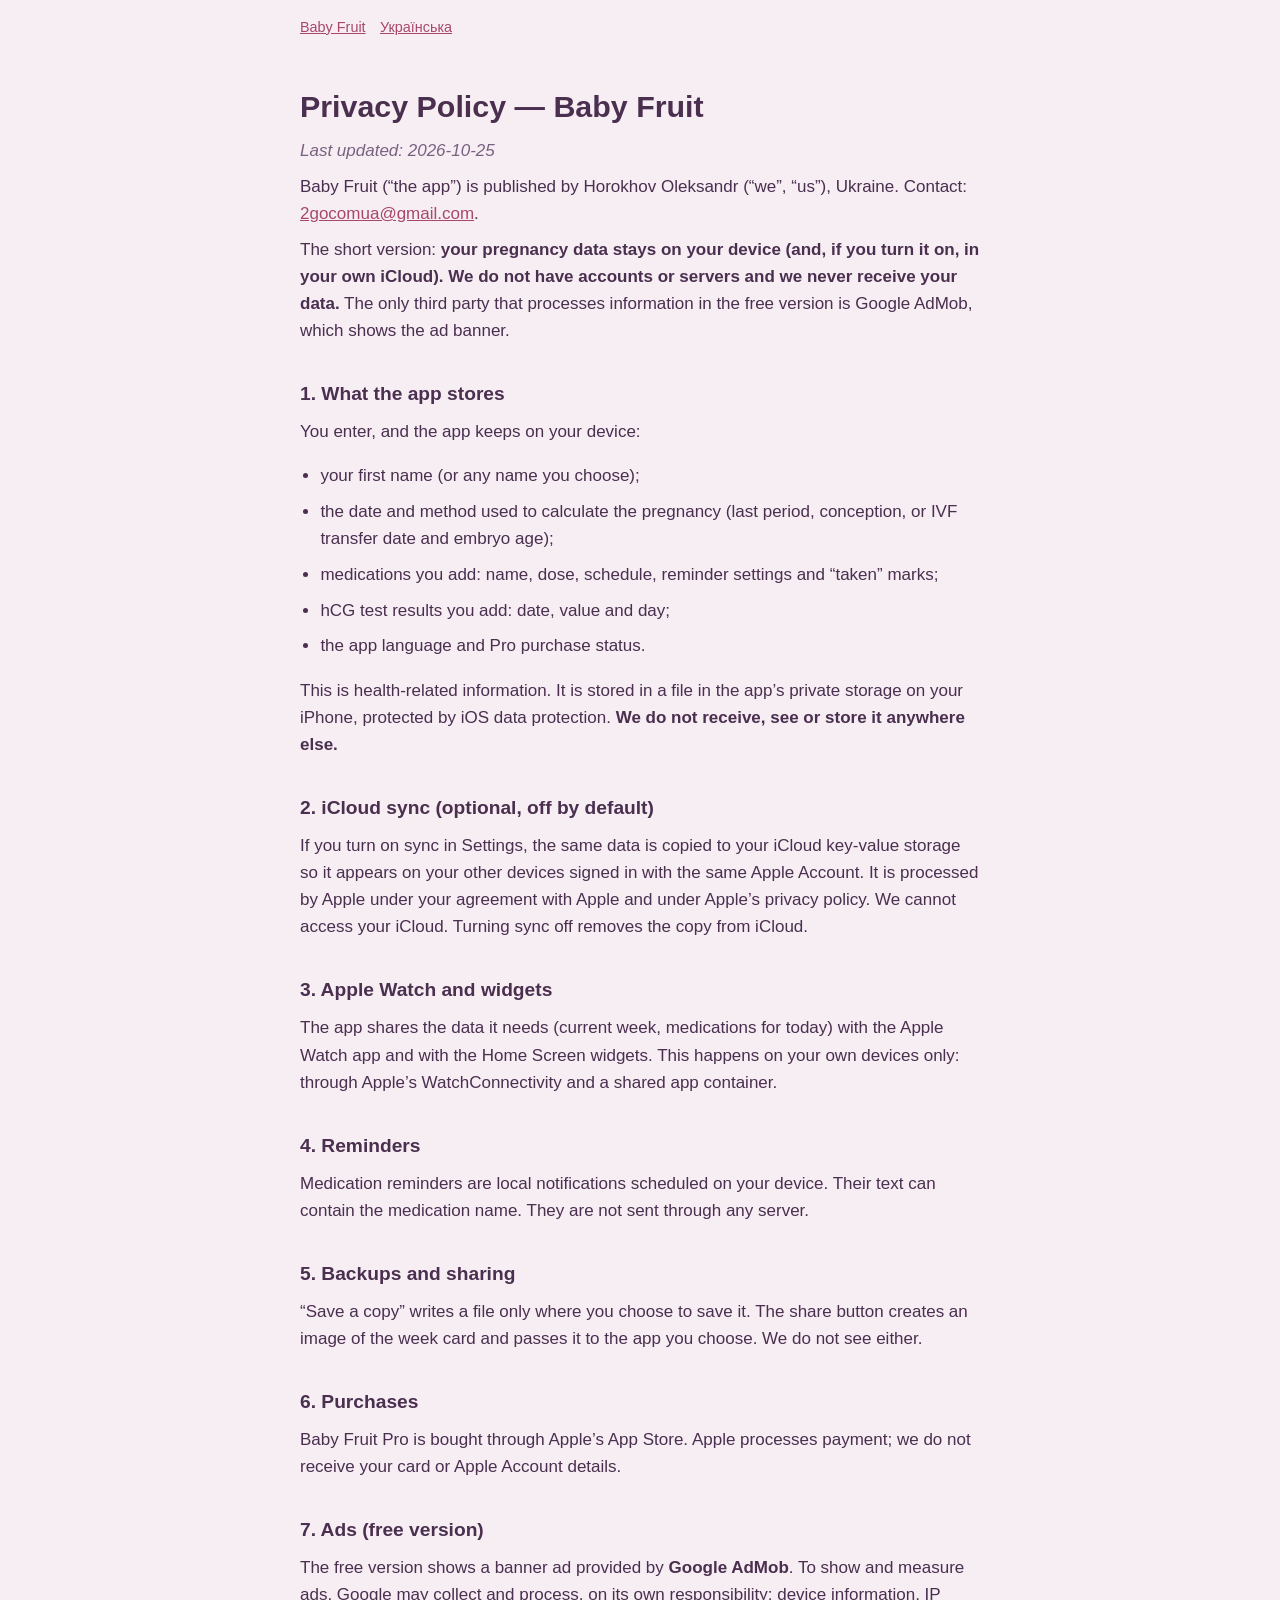
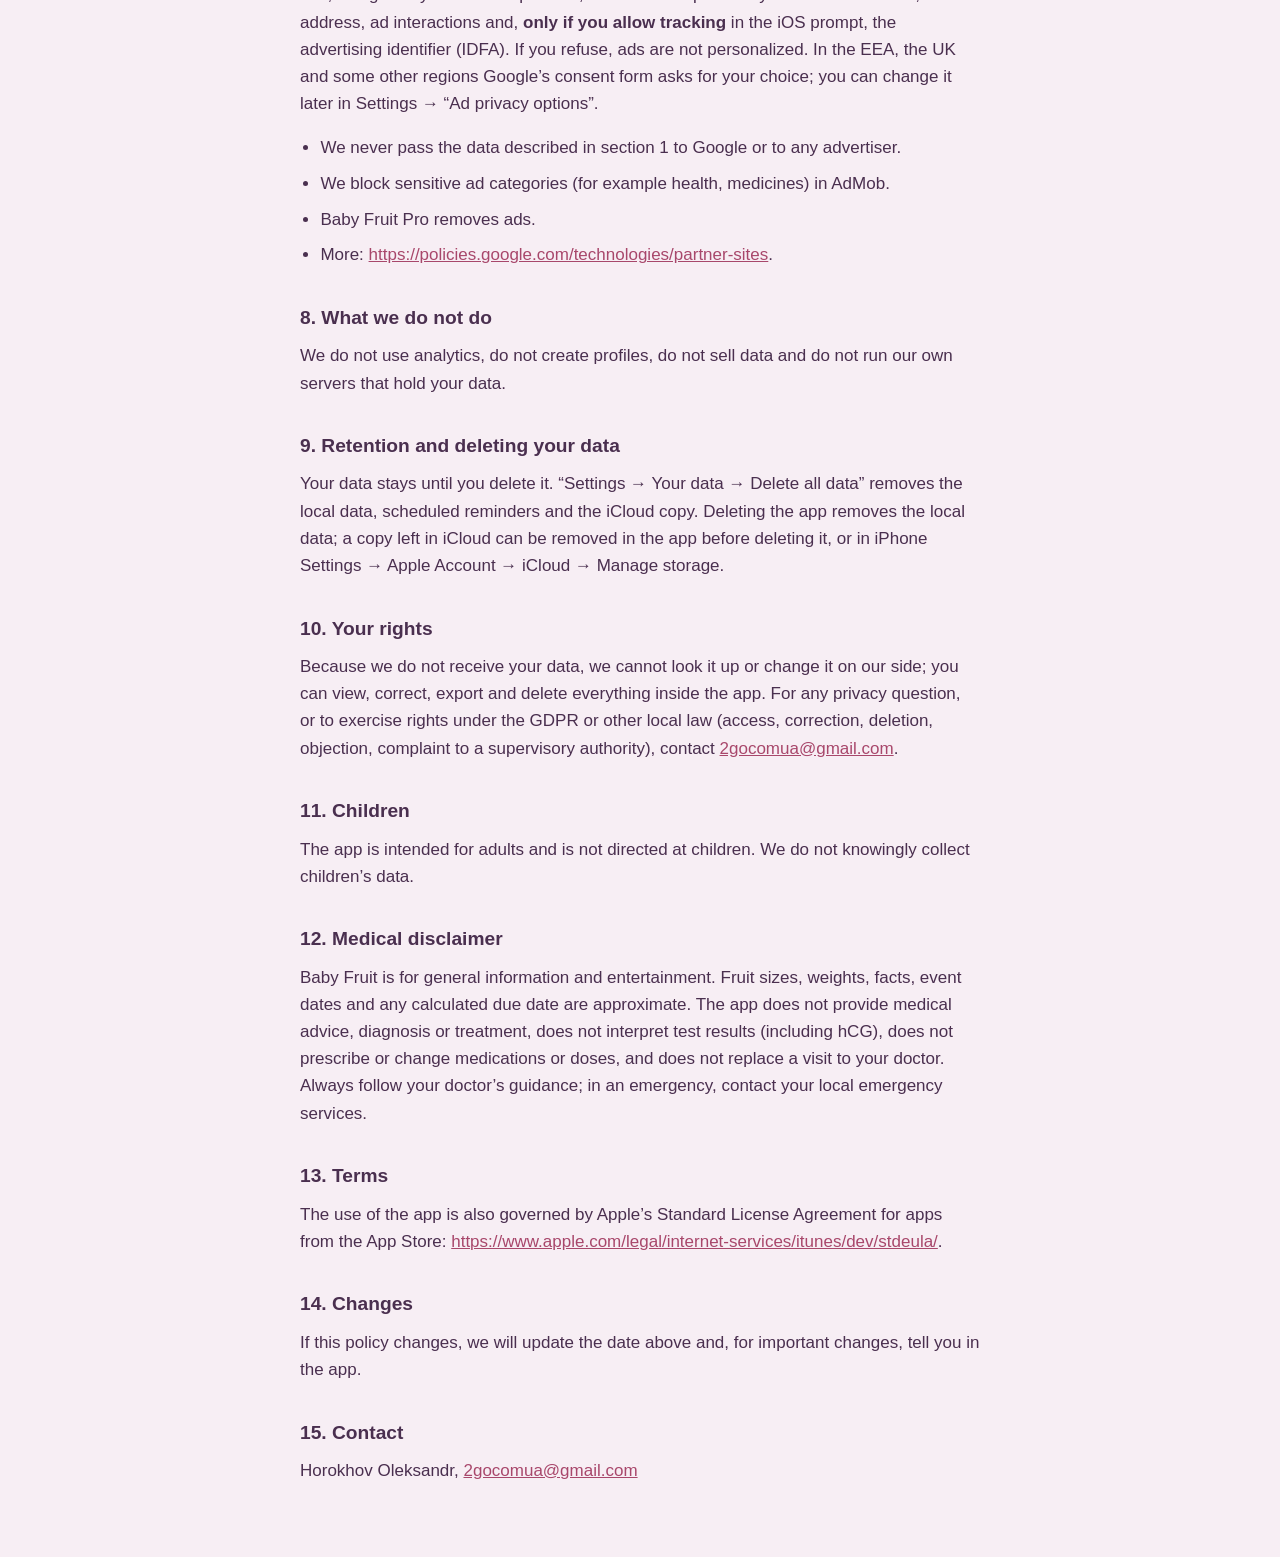
==== legal/privacy/en/index.html @ d78fed62 "Add privacy policy pages (en, uk) Co-Authored-By: Claude Sonnet 5.5 <noreply@anthropic.com> Claude-S" ====
<!doctype html>
<html lang="en">
<head>
<meta charset="utf-8">
<meta name="viewport" content="width=device-width, initial-scale=1">
<title>Privacy Policy — Baby Fruit</title>
<link rel="stylesheet" href="../../style.css">
</head>
<body>
<nav><a href="../../">Baby Fruit</a><a href="../../privacy/uk/">Українська</a></nav>
<main>
<h1>Privacy Policy — Baby Fruit</h1>
<p><em>Last updated: 2026-10-25</em></p>
<p>Baby Fruit (“the app”) is published by Horokhov Oleksandr (“we”, “us”), Ukraine. Contact: <a href="mailto:2gocomua@gmail.com">2gocomua@gmail.com</a>.</p>
<p>The short version: <strong>your pregnancy data stays on your device (and, if you turn it on, in your own iCloud). We do not have accounts or servers and we never receive your data.</strong> The only third party that processes information in the free version is Google AdMob, which shows the ad banner.</p>
<h2>1. What the app stores</h2>
<p>You enter, and the app keeps on your device:</p>
<ul><li>your first name (or any name you choose);</li><li>the date and method used to calculate the pregnancy (last period, conception, or IVF transfer date and embryo age);</li><li>medications you add: name, dose, schedule, reminder settings and “taken” marks;</li><li>hCG test results you add: date, value and day;</li><li>the app language and Pro purchase status.</li></ul>
<p>This is health-related information. It is stored in a file in the app’s private storage on your iPhone, protected by iOS data protection. <strong>We do not receive, see or store it anywhere else.</strong></p>
<h2>2. iCloud sync (optional, off by default)</h2>
<p>If you turn on sync in Settings, the same data is copied to your iCloud key-value storage so it appears on your other devices signed in with the same Apple Account. It is processed by Apple under your agreement with Apple and under Apple’s privacy policy. We cannot access your iCloud. Turning sync off removes the copy from iCloud.</p>
<h2>3. Apple Watch and widgets</h2>
<p>The app shares the data it needs (current week, medications for today) with the Apple Watch app and with the Home Screen widgets. This happens on your own devices only: through Apple’s WatchConnectivity and a shared app container.</p>
<h2>4. Reminders</h2>
<p>Medication reminders are local notifications scheduled on your device. Their text can contain the medication name. They are not sent through any server.</p>
<h2>5. Backups and sharing</h2>
<p>“Save a copy” writes a file only where you choose to save it. The share button creates an image of the week card and passes it to the app you choose. We do not see either.</p>
<h2>6. Purchases</h2>
<p>Baby Fruit Pro is bought through Apple’s App Store. Apple processes payment; we do not receive your card or Apple Account details.</p>
<h2>7. Ads (free version)</h2>
<p>The free version shows a banner ad provided by <strong>Google AdMob</strong>. To show and measure ads, Google may collect and process, on its own responsibility: device information, IP address, ad interactions and, <strong>only if you allow tracking</strong> in the iOS prompt, the advertising identifier (IDFA). If you refuse, ads are not personalized. In the EEA, the UK and some other regions Google’s consent form asks for your choice; you can change it later in Settings → “Ad privacy options”.</p>
<ul><li>We never pass the data described in section 1 to Google or to any advertiser.</li><li>We block sensitive ad categories (for example health, medicines) in AdMob.</li><li>Baby Fruit Pro removes ads.</li><li>More: <a href="https://policies.google.com/technologies/partner-sites">https://policies.google.com/technologies/partner-sites</a>.</li></ul>
<h2>8. What we do not do</h2>
<p>We do not use analytics, do not create profiles, do not sell data and do not run our own servers that hold your data.</p>
<h2>9. Retention and deleting your data</h2>
<p>Your data stays until you delete it. “Settings → Your data → Delete all data” removes the local data, scheduled reminders and the iCloud copy. Deleting the app removes the local data; a copy left in iCloud can be removed in the app before deleting it, or in iPhone Settings → Apple Account → iCloud → Manage storage.</p>
<h2>10. Your rights</h2>
<p>Because we do not receive your data, we cannot look it up or change it on our side; you can view, correct, export and delete everything inside the app. For any privacy question, or to exercise rights under the GDPR or other local law (access, correction, deletion, objection, complaint to a supervisory authority), contact <a href="mailto:2gocomua@gmail.com">2gocomua@gmail.com</a>.</p>
<h2>11. Children</h2>
<p>The app is intended for adults and is not directed at children. We do not knowingly collect children’s data.</p>
<h2>12. Medical disclaimer</h2>
<p>Baby Fruit is for general information and entertainment. Fruit sizes, weights, facts, event dates and any calculated due date are approximate. The app does not provide medical advice, diagnosis or treatment, does not interpret test results (including hCG), does not prescribe or change medications or doses, and does not replace a visit to your doctor. Always follow your doctor’s guidance; in an emergency, contact your local emergency services.</p>
<h2>13. Terms</h2>
<p>The use of the app is also governed by Apple’s Standard License Agreement for apps from the App Store: <a href="https://www.apple.com/legal/internet-services/itunes/dev/stdeula/">https://www.apple.com/legal/internet-services/itunes/dev/stdeula/</a>.</p>
<h2>14. Changes</h2>
<p>If this policy changes, we will update the date above and, for important changes, tell you in the app.</p>
<h2>15. Contact</h2>
<p>Horokhov Oleksandr, <a href="mailto:2gocomua@gmail.com">2gocomua@gmail.com</a></p>
</main>
</body>
</html>
---- legal/style.css ----
:root{--bg:#f7eef4;--card:#fff;--text:#4a2f4f;--soft:#7a6180;--accent:#a8476b;--line:#e4d4de}
@media (prefers-color-scheme:dark){:root{--bg:#1e1722;--card:#2a2030;--text:#f1e6f0;--soft:#bfaec2;--accent:#f0a3c0;--line:#43344a}}
*{box-sizing:border-box}
body{margin:0;background:var(--bg);color:var(--text);font:17px/1.6 -apple-system,BlinkMacSystemFont,"Segoe UI",Roboto,sans-serif}
main{max-width:720px;margin:0 auto;padding:32px 20px 64px}
h1{font-size:1.9rem;line-height:1.25;margin:0 0 .4em}
h2{font-size:1.2rem;margin:1.8em 0 .4em}
p,li{margin:.5em 0}
a{color:var(--accent)}
nav,footer{max-width:720px;margin:0 auto;padding:16px 20px;color:var(--soft);font-size:.9rem}
nav a{margin-right:1em}
em{color:var(--soft)}
ul{padding-left:1.2em}
.cards{display:grid;gap:12px;margin-top:24px}
.card{display:block;background:var(--card);border:1px solid var(--line);border-radius:14px;padding:16px 18px;text-decoration:none;color:var(--text)}
.card small{display:block;color:var(--soft)}
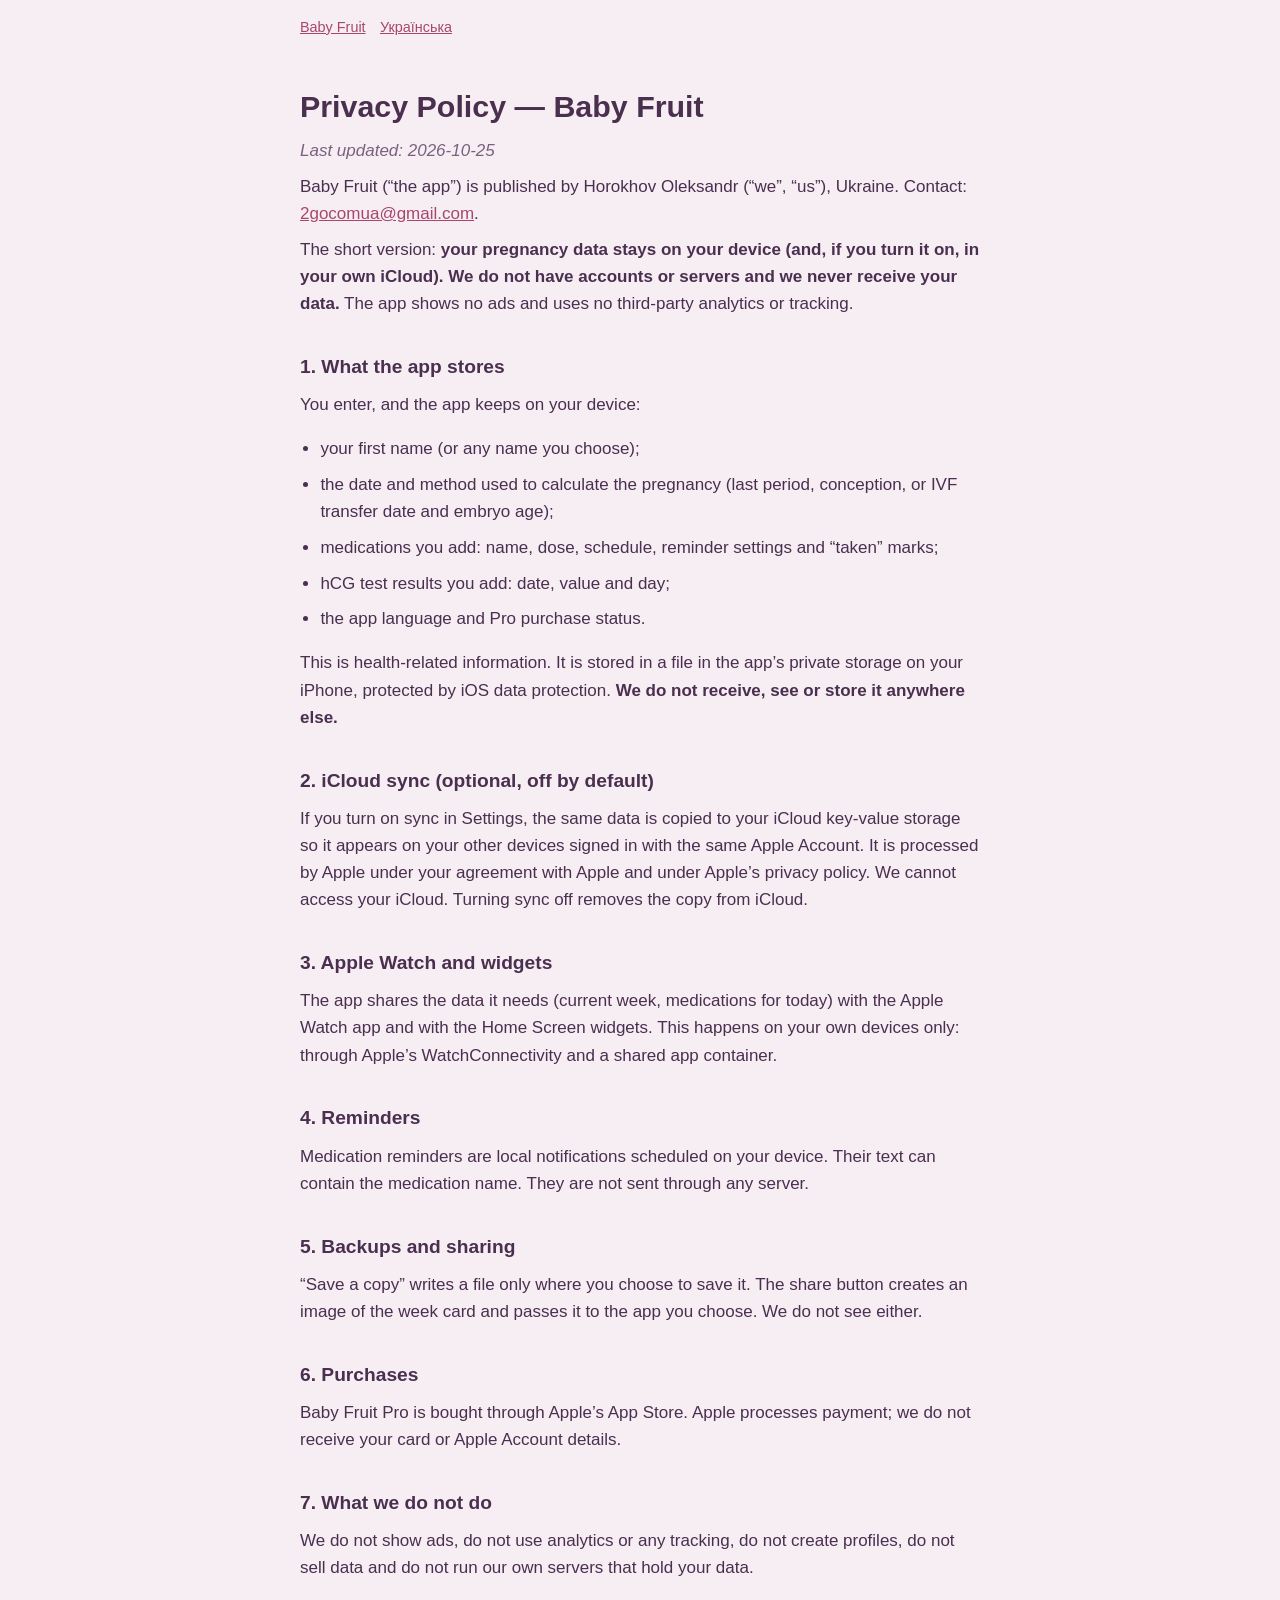
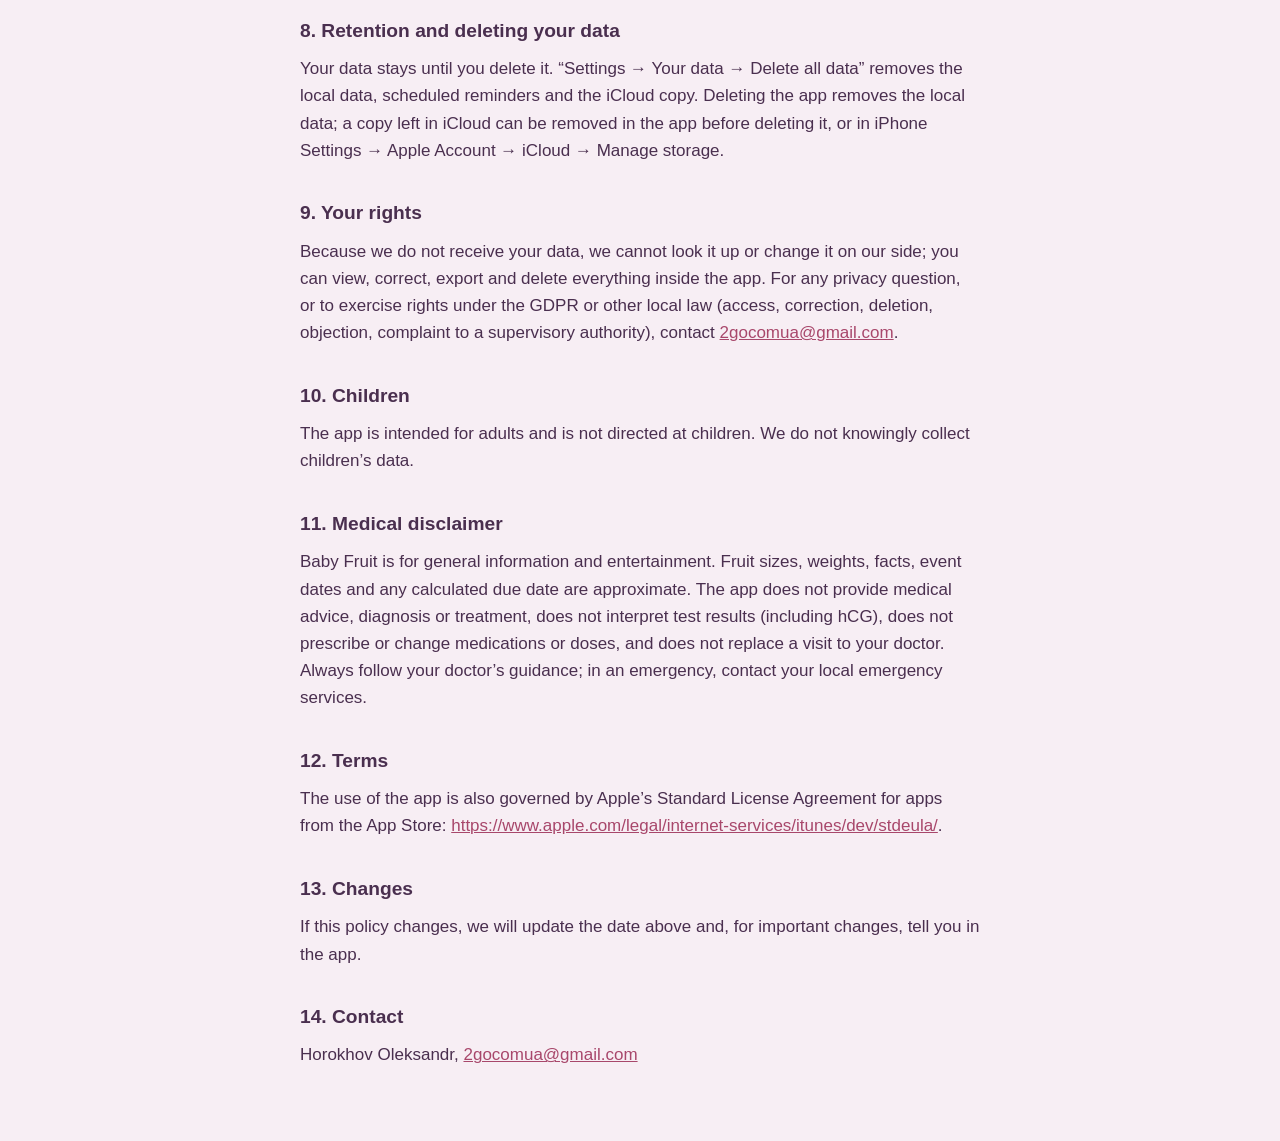
==== commit 04d6bc33: "Privacy policy: the app shows no ads Co-Authored-By: Claude Sonnet 5.5 <noreply@anthropic.com> Claud" ====
--- a/legal/privacy/en/index.html
+++ b/legal/privacy/en/index.html
@@ -12,7 +12,7 @@
 <h1>Privacy Policy — Baby Fruit</h1>
 <p><em>Last updated: 2026-10-25</em></p>
 <p>Baby Fruit (“the app”) is published by Horokhov Oleksandr (“we”, “us”), Ukraine. Contact: <a href="mailto:2gocomua@gmail.com">2gocomua@gmail.com</a>.</p>
-<p>The short version: <strong>your pregnancy data stays on your device (and, if you turn it on, in your own iCloud). We do not have accounts or servers and we never receive your data.</strong> The only third party that processes information in the free version is Google AdMob, which shows the ad banner.</p>
+<p>The short version: <strong>your pregnancy data stays on your device (and, if you turn it on, in your own iCloud). We do not have accounts or servers and we never receive your data.</strong> The app shows no ads and uses no third-party analytics or tracking.</p>
 <h2>1. What the app stores</h2>
 <p>You enter, and the app keeps on your device:</p>
 <ul><li>your first name (or any name you choose);</li><li>the date and method used to calculate the pregnancy (last period, conception, or IVF transfer date and embryo age);</li><li>medications you add: name, dose, schedule, reminder settings and “taken” marks;</li><li>hCG test results you add: date, value and day;</li><li>the app language and Pro purchase status.</li></ul>
@@ -27,24 +27,21 @@
 <p>“Save a copy” writes a file only where you choose to save it. The share button creates an image of the week card and passes it to the app you choose. We do not see either.</p>
 <h2>6. Purchases</h2>
 <p>Baby Fruit Pro is bought through Apple’s App Store. Apple processes payment; we do not receive your card or Apple Account details.</p>
-<h2>7. Ads (free version)</h2>
-<p>The free version shows a banner ad provided by <strong>Google AdMob</strong>. To show and measure ads, Google may collect and process, on its own responsibility: device information, IP address, ad interactions and, <strong>only if you allow tracking</strong> in the iOS prompt, the advertising identifier (IDFA). If you refuse, ads are not personalized. In the EEA, the UK and some other regions Google’s consent form asks for your choice; you can change it later in Settings → “Ad privacy options”.</p>
-<ul><li>We never pass the data described in section 1 to Google or to any advertiser.</li><li>We block sensitive ad categories (for example health, medicines) in AdMob.</li><li>Baby Fruit Pro removes ads.</li><li>More: <a href="https://policies.google.com/technologies/partner-sites">https://policies.google.com/technologies/partner-sites</a>.</li></ul>
-<h2>8. What we do not do</h2>
-<p>We do not use analytics, do not create profiles, do not sell data and do not run our own servers that hold your data.</p>
-<h2>9. Retention and deleting your data</h2>
+<h2>7. What we do not do</h2>
+<p>We do not show ads, do not use analytics or any tracking, do not create profiles, do not sell data and do not run our own servers that hold your data.</p>
+<h2>8. Retention and deleting your data</h2>
 <p>Your data stays until you delete it. “Settings → Your data → Delete all data” removes the local data, scheduled reminders and the iCloud copy. Deleting the app removes the local data; a copy left in iCloud can be removed in the app before deleting it, or in iPhone Settings → Apple Account → iCloud → Manage storage.</p>
-<h2>10. Your rights</h2>
+<h2>9. Your rights</h2>
 <p>Because we do not receive your data, we cannot look it up or change it on our side; you can view, correct, export and delete everything inside the app. For any privacy question, or to exercise rights under the GDPR or other local law (access, correction, deletion, objection, complaint to a supervisory authority), contact <a href="mailto:2gocomua@gmail.com">2gocomua@gmail.com</a>.</p>
-<h2>11. Children</h2>
+<h2>10. Children</h2>
 <p>The app is intended for adults and is not directed at children. We do not knowingly collect children’s data.</p>
-<h2>12. Medical disclaimer</h2>
+<h2>11. Medical disclaimer</h2>
 <p>Baby Fruit is for general information and entertainment. Fruit sizes, weights, facts, event dates and any calculated due date are approximate. The app does not provide medical advice, diagnosis or treatment, does not interpret test results (including hCG), does not prescribe or change medications or doses, and does not replace a visit to your doctor. Always follow your doctor’s guidance; in an emergency, contact your local emergency services.</p>
-<h2>13. Terms</h2>
+<h2>12. Terms</h2>
 <p>The use of the app is also governed by Apple’s Standard License Agreement for apps from the App Store: <a href="https://www.apple.com/legal/internet-services/itunes/dev/stdeula/">https://www.apple.com/legal/internet-services/itunes/dev/stdeula/</a>.</p>
-<h2>14. Changes</h2>
+<h2>13. Changes</h2>
 <p>If this policy changes, we will update the date above and, for important changes, tell you in the app.</p>
-<h2>15. Contact</h2>
+<h2>14. Contact</h2>
 <p>Horokhov Oleksandr, <a href="mailto:2gocomua@gmail.com">2gocomua@gmail.com</a></p>
 </main>
 </body>
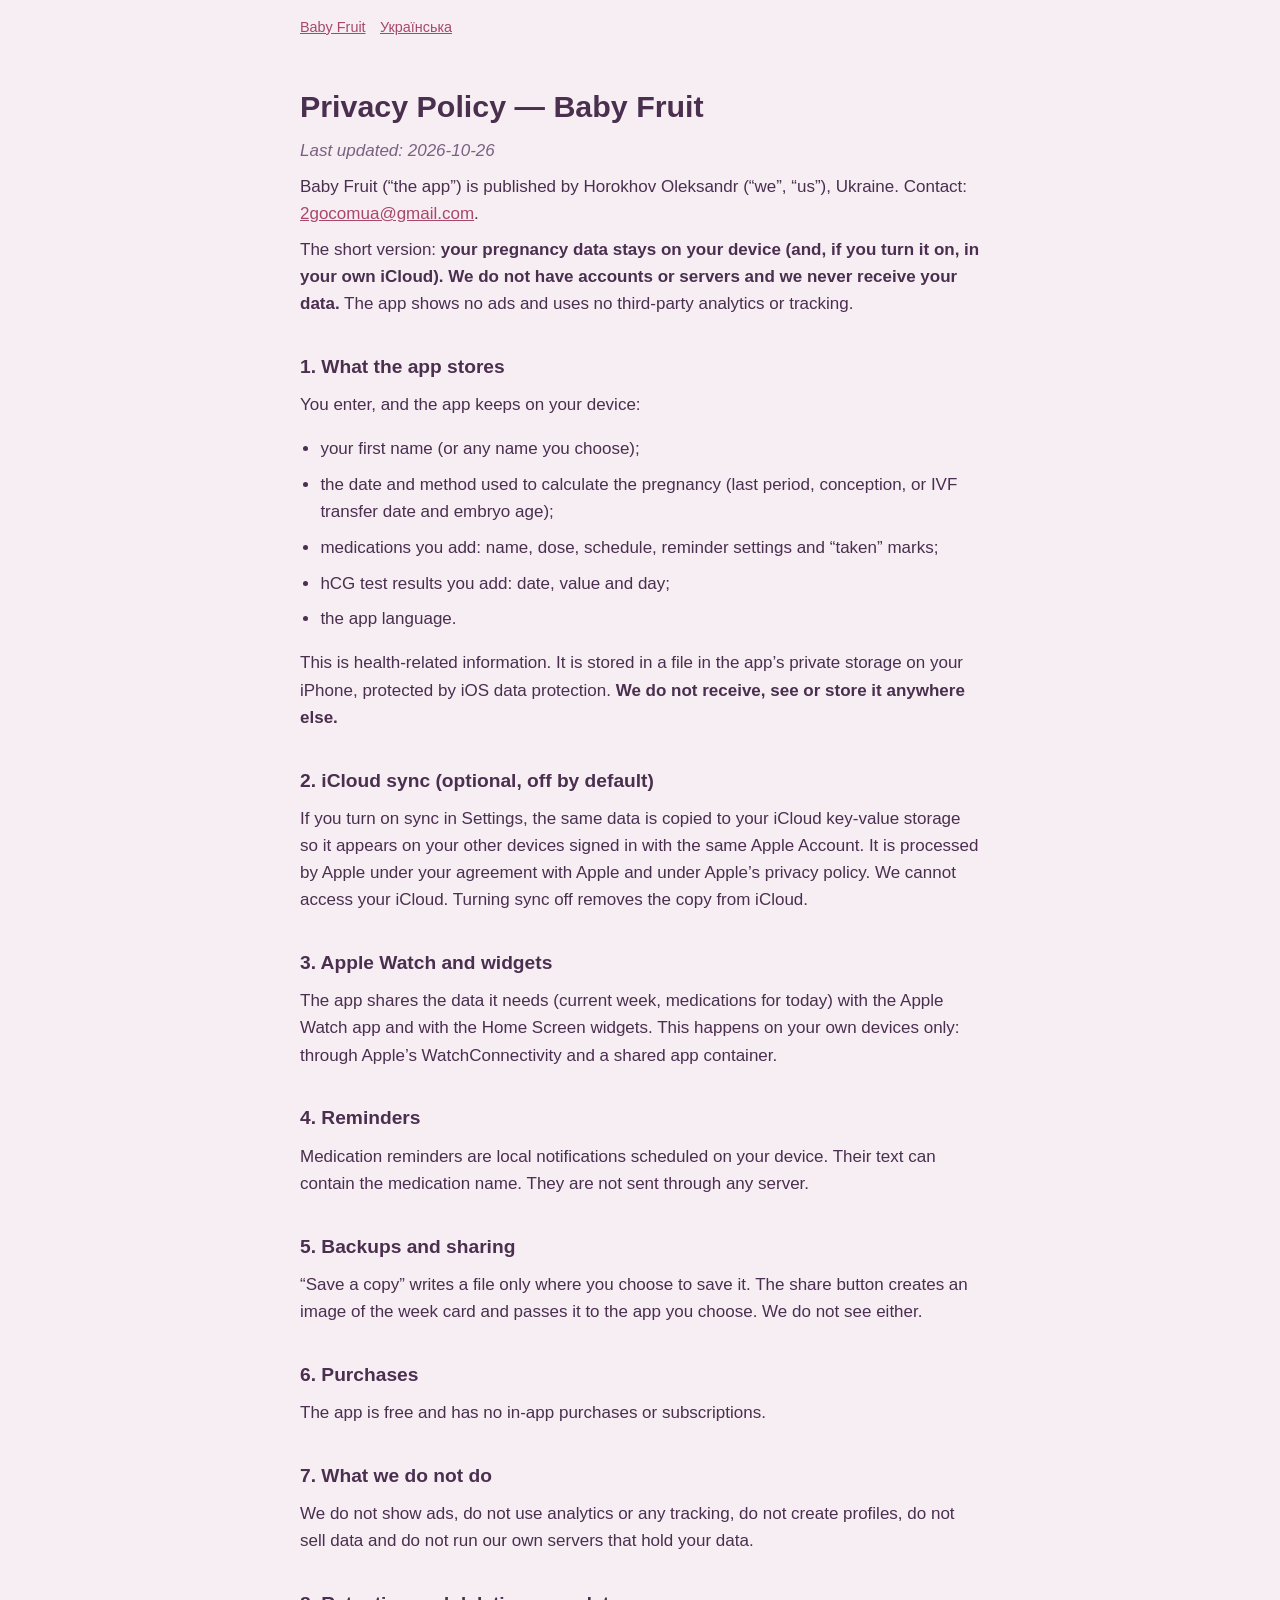
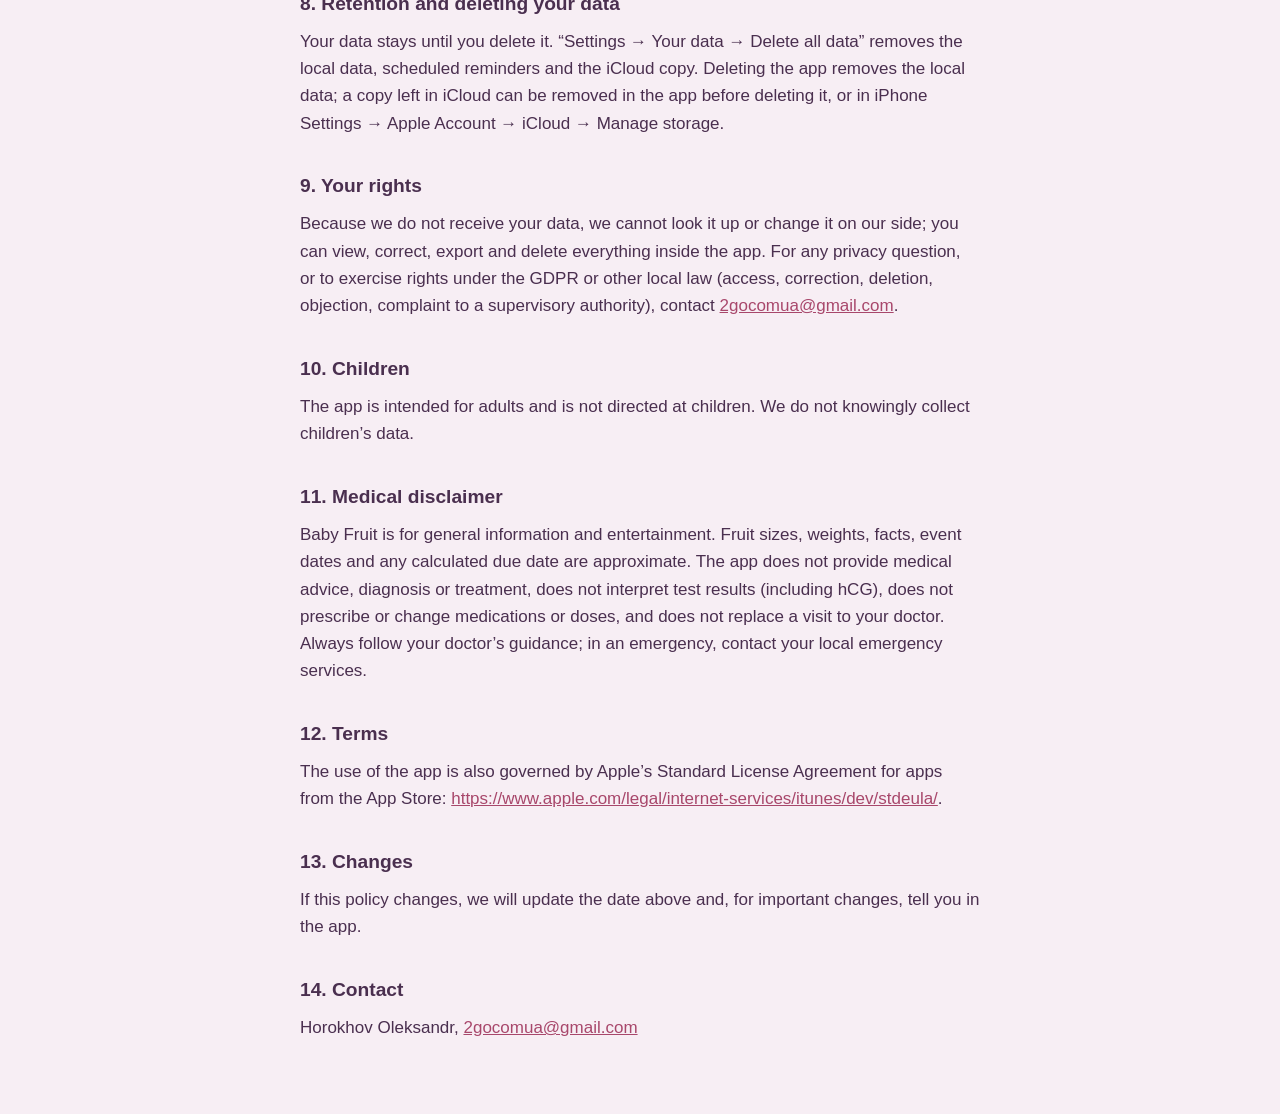
==== commit 69613052: "privacy: app is free, no purchases" ====
--- a/legal/privacy/en/index.html
+++ b/legal/privacy/en/index.html
@@ -10,12 +10,12 @@
 <nav><a href="../../">Baby Fruit</a><a href="../../privacy/uk/">Українська</a></nav>
 <main>
 <h1>Privacy Policy — Baby Fruit</h1>
-<p><em>Last updated: 2026-10-25</em></p>
+<p><em>Last updated: 2026-10-26</em></p>
 <p>Baby Fruit (“the app”) is published by Horokhov Oleksandr (“we”, “us”), Ukraine. Contact: <a href="mailto:2gocomua@gmail.com">2gocomua@gmail.com</a>.</p>
 <p>The short version: <strong>your pregnancy data stays on your device (and, if you turn it on, in your own iCloud). We do not have accounts or servers and we never receive your data.</strong> The app shows no ads and uses no third-party analytics or tracking.</p>
 <h2>1. What the app stores</h2>
 <p>You enter, and the app keeps on your device:</p>
-<ul><li>your first name (or any name you choose);</li><li>the date and method used to calculate the pregnancy (last period, conception, or IVF transfer date and embryo age);</li><li>medications you add: name, dose, schedule, reminder settings and “taken” marks;</li><li>hCG test results you add: date, value and day;</li><li>the app language and Pro purchase status.</li></ul>
+<ul><li>your first name (or any name you choose);</li><li>the date and method used to calculate the pregnancy (last period, conception, or IVF transfer date and embryo age);</li><li>medications you add: name, dose, schedule, reminder settings and “taken” marks;</li><li>hCG test results you add: date, value and day;</li><li>the app language.</li></ul>
 <p>This is health-related information. It is stored in a file in the app’s private storage on your iPhone, protected by iOS data protection. <strong>We do not receive, see or store it anywhere else.</strong></p>
 <h2>2. iCloud sync (optional, off by default)</h2>
 <p>If you turn on sync in Settings, the same data is copied to your iCloud key-value storage so it appears on your other devices signed in with the same Apple Account. It is processed by Apple under your agreement with Apple and under Apple’s privacy policy. We cannot access your iCloud. Turning sync off removes the copy from iCloud.</p>
@@ -26,7 +26,7 @@
 <h2>5. Backups and sharing</h2>
 <p>“Save a copy” writes a file only where you choose to save it. The share button creates an image of the week card and passes it to the app you choose. We do not see either.</p>
 <h2>6. Purchases</h2>
-<p>Baby Fruit Pro is bought through Apple’s App Store. Apple processes payment; we do not receive your card or Apple Account details.</p>
+<p>The app is free and has no in-app purchases or subscriptions.</p>
 <h2>7. What we do not do</h2>
 <p>We do not show ads, do not use analytics or any tracking, do not create profiles, do not sell data and do not run our own servers that hold your data.</p>
 <h2>8. Retention and deleting your data</h2>
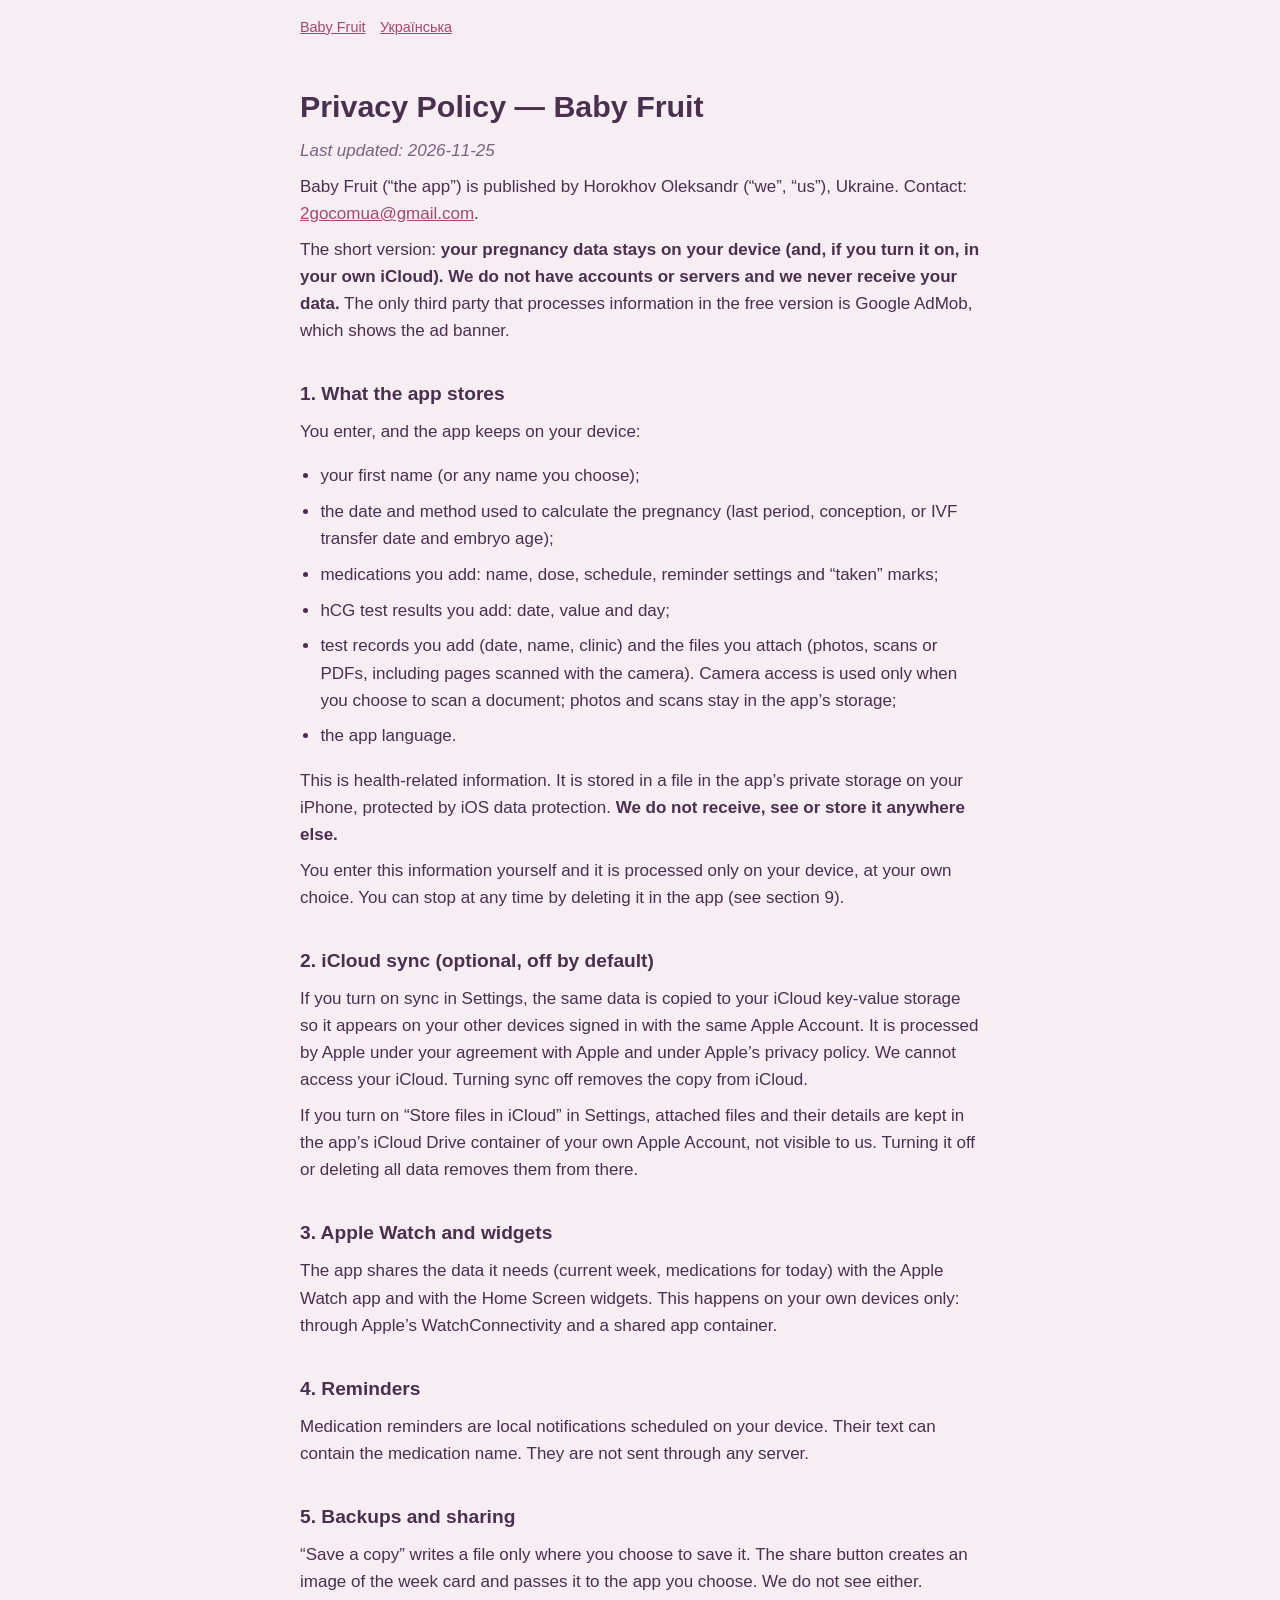
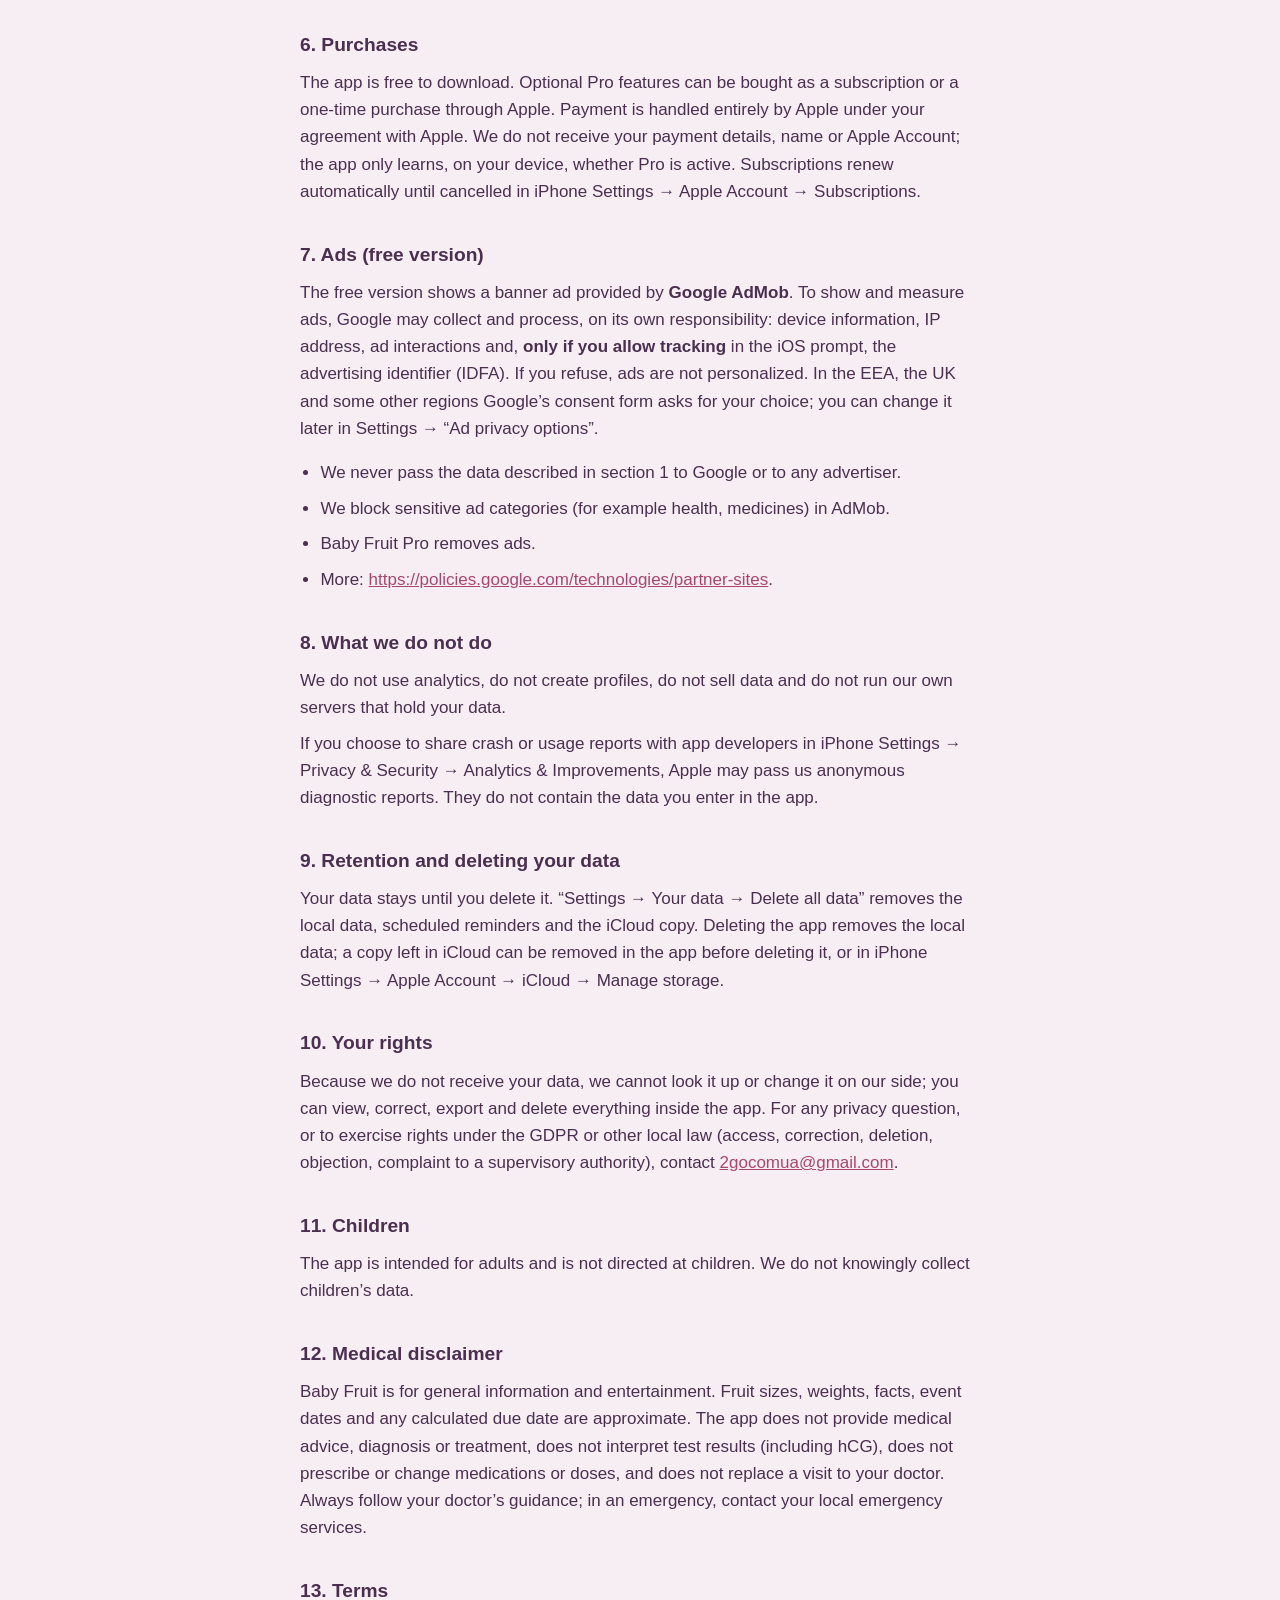
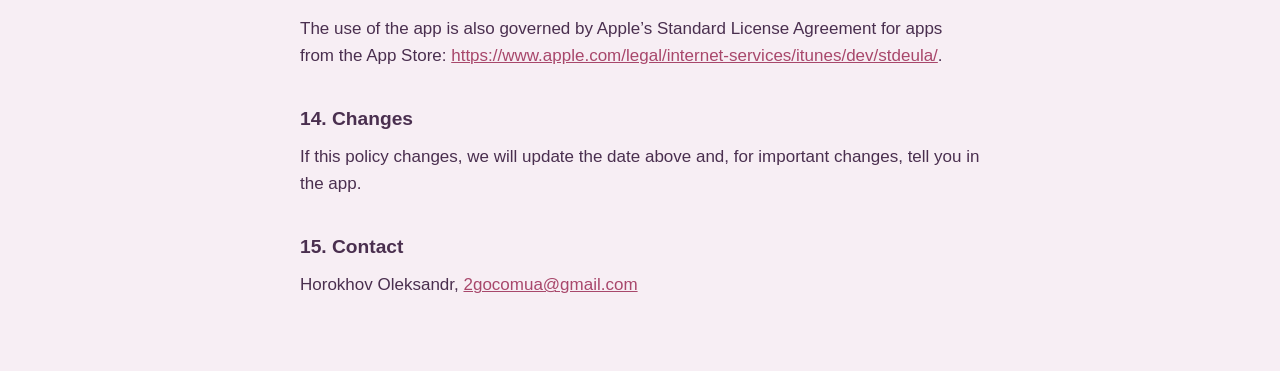
==== commit 9787493b: "legal: privacy policy for 1.1 (ads, Pro purchases, test records, iCloud files) Co-Authored-By: Claud" ====
--- a/legal/privacy/en/index.html
+++ b/legal/privacy/en/index.html
@@ -10,15 +10,17 @@
 <nav><a href="../../">Baby Fruit</a><a href="../../privacy/uk/">Українська</a></nav>
 <main>
 <h1>Privacy Policy — Baby Fruit</h1>
-<p><em>Last updated: 2026-10-26</em></p>
+<p><em>Last updated: 2026-11-25</em></p>
 <p>Baby Fruit (“the app”) is published by Horokhov Oleksandr (“we”, “us”), Ukraine. Contact: <a href="mailto:2gocomua@gmail.com">2gocomua@gmail.com</a>.</p>
-<p>The short version: <strong>your pregnancy data stays on your device (and, if you turn it on, in your own iCloud). We do not have accounts or servers and we never receive your data.</strong> The app shows no ads and uses no third-party analytics or tracking.</p>
+<p>The short version: <strong>your pregnancy data stays on your device (and, if you turn it on, in your own iCloud). We do not have accounts or servers and we never receive your data.</strong> The only third party that processes information in the free version is Google AdMob, which shows the ad banner.</p>
 <h2>1. What the app stores</h2>
 <p>You enter, and the app keeps on your device:</p>
-<ul><li>your first name (or any name you choose);</li><li>the date and method used to calculate the pregnancy (last period, conception, or IVF transfer date and embryo age);</li><li>medications you add: name, dose, schedule, reminder settings and “taken” marks;</li><li>hCG test results you add: date, value and day;</li><li>the app language.</li></ul>
+<ul><li>your first name (or any name you choose);</li><li>the date and method used to calculate the pregnancy (last period, conception, or IVF transfer date and embryo age);</li><li>medications you add: name, dose, schedule, reminder settings and “taken” marks;</li><li>hCG test results you add: date, value and day;</li><li>test records you add (date, name, clinic) and the files you attach (photos, scans or PDFs, including pages scanned with the camera). Camera access is used only when you choose to scan a document; photos and scans stay in the app’s storage;</li><li>the app language.</li></ul>
 <p>This is health-related information. It is stored in a file in the app’s private storage on your iPhone, protected by iOS data protection. <strong>We do not receive, see or store it anywhere else.</strong></p>
+<p>You enter this information yourself and it is processed only on your device, at your own choice. You can stop at any time by deleting it in the app (see section 9).</p>
 <h2>2. iCloud sync (optional, off by default)</h2>
 <p>If you turn on sync in Settings, the same data is copied to your iCloud key-value storage so it appears on your other devices signed in with the same Apple Account. It is processed by Apple under your agreement with Apple and under Apple’s privacy policy. We cannot access your iCloud. Turning sync off removes the copy from iCloud.</p>
+<p>If you turn on “Store files in iCloud” in Settings, attached files and their details are kept in the app’s iCloud Drive container of your own Apple Account, not visible to us. Turning it off or deleting all data removes them from there.</p>
 <h2>3. Apple Watch and widgets</h2>
 <p>The app shares the data it needs (current week, medications for today) with the Apple Watch app and with the Home Screen widgets. This happens on your own devices only: through Apple’s WatchConnectivity and a shared app container.</p>
 <h2>4. Reminders</h2>
@@ -26,22 +28,26 @@
 <h2>5. Backups and sharing</h2>
 <p>“Save a copy” writes a file only where you choose to save it. The share button creates an image of the week card and passes it to the app you choose. We do not see either.</p>
 <h2>6. Purchases</h2>
-<p>The app is free and has no in-app purchases or subscriptions.</p>
-<h2>7. What we do not do</h2>
-<p>We do not show ads, do not use analytics or any tracking, do not create profiles, do not sell data and do not run our own servers that hold your data.</p>
-<h2>8. Retention and deleting your data</h2>
+<p>The app is free to download. Optional Pro features can be bought as a subscription or a one-time purchase through Apple. Payment is handled entirely by Apple under your agreement with Apple. We do not receive your payment details, name or Apple Account; the app only learns, on your device, whether Pro is active. Subscriptions renew automatically until cancelled in iPhone Settings → Apple Account → Subscriptions.</p>
+<h2>7. Ads (free version)</h2>
+<p>The free version shows a banner ad provided by <strong>Google AdMob</strong>. To show and measure ads, Google may collect and process, on its own responsibility: device information, IP address, ad interactions and, <strong>only if you allow tracking</strong> in the iOS prompt, the advertising identifier (IDFA). If you refuse, ads are not personalized. In the EEA, the UK and some other regions Google’s consent form asks for your choice; you can change it later in Settings → “Ad privacy options”.</p>
+<ul><li>We never pass the data described in section 1 to Google or to any advertiser.</li><li>We block sensitive ad categories (for example health, medicines) in AdMob.</li><li>Baby Fruit Pro removes ads.</li><li>More: <a href="https://policies.google.com/technologies/partner-sites">https://policies.google.com/technologies/partner-sites</a>.</li></ul>
+<h2>8. What we do not do</h2>
+<p>We do not use analytics, do not create profiles, do not sell data and do not run our own servers that hold your data.</p>
+<p>If you choose to share crash or usage reports with app developers in iPhone Settings → Privacy &amp; Security → Analytics &amp; Improvements, Apple may pass us anonymous diagnostic reports. They do not contain the data you enter in the app.</p>
+<h2>9. Retention and deleting your data</h2>
 <p>Your data stays until you delete it. “Settings → Your data → Delete all data” removes the local data, scheduled reminders and the iCloud copy. Deleting the app removes the local data; a copy left in iCloud can be removed in the app before deleting it, or in iPhone Settings → Apple Account → iCloud → Manage storage.</p>
-<h2>9. Your rights</h2>
+<h2>10. Your rights</h2>
 <p>Because we do not receive your data, we cannot look it up or change it on our side; you can view, correct, export and delete everything inside the app. For any privacy question, or to exercise rights under the GDPR or other local law (access, correction, deletion, objection, complaint to a supervisory authority), contact <a href="mailto:2gocomua@gmail.com">2gocomua@gmail.com</a>.</p>
-<h2>10. Children</h2>
+<h2>11. Children</h2>
 <p>The app is intended for adults and is not directed at children. We do not knowingly collect children’s data.</p>
-<h2>11. Medical disclaimer</h2>
+<h2>12. Medical disclaimer</h2>
 <p>Baby Fruit is for general information and entertainment. Fruit sizes, weights, facts, event dates and any calculated due date are approximate. The app does not provide medical advice, diagnosis or treatment, does not interpret test results (including hCG), does not prescribe or change medications or doses, and does not replace a visit to your doctor. Always follow your doctor’s guidance; in an emergency, contact your local emergency services.</p>
-<h2>12. Terms</h2>
+<h2>13. Terms</h2>
 <p>The use of the app is also governed by Apple’s Standard License Agreement for apps from the App Store: <a href="https://www.apple.com/legal/internet-services/itunes/dev/stdeula/">https://www.apple.com/legal/internet-services/itunes/dev/stdeula/</a>.</p>
-<h2>13. Changes</h2>
+<h2>14. Changes</h2>
 <p>If this policy changes, we will update the date above and, for important changes, tell you in the app.</p>
-<h2>14. Contact</h2>
+<h2>15. Contact</h2>
 <p>Horokhov Oleksandr, <a href="mailto:2gocomua@gmail.com">2gocomua@gmail.com</a></p>
 </main>
 </body>
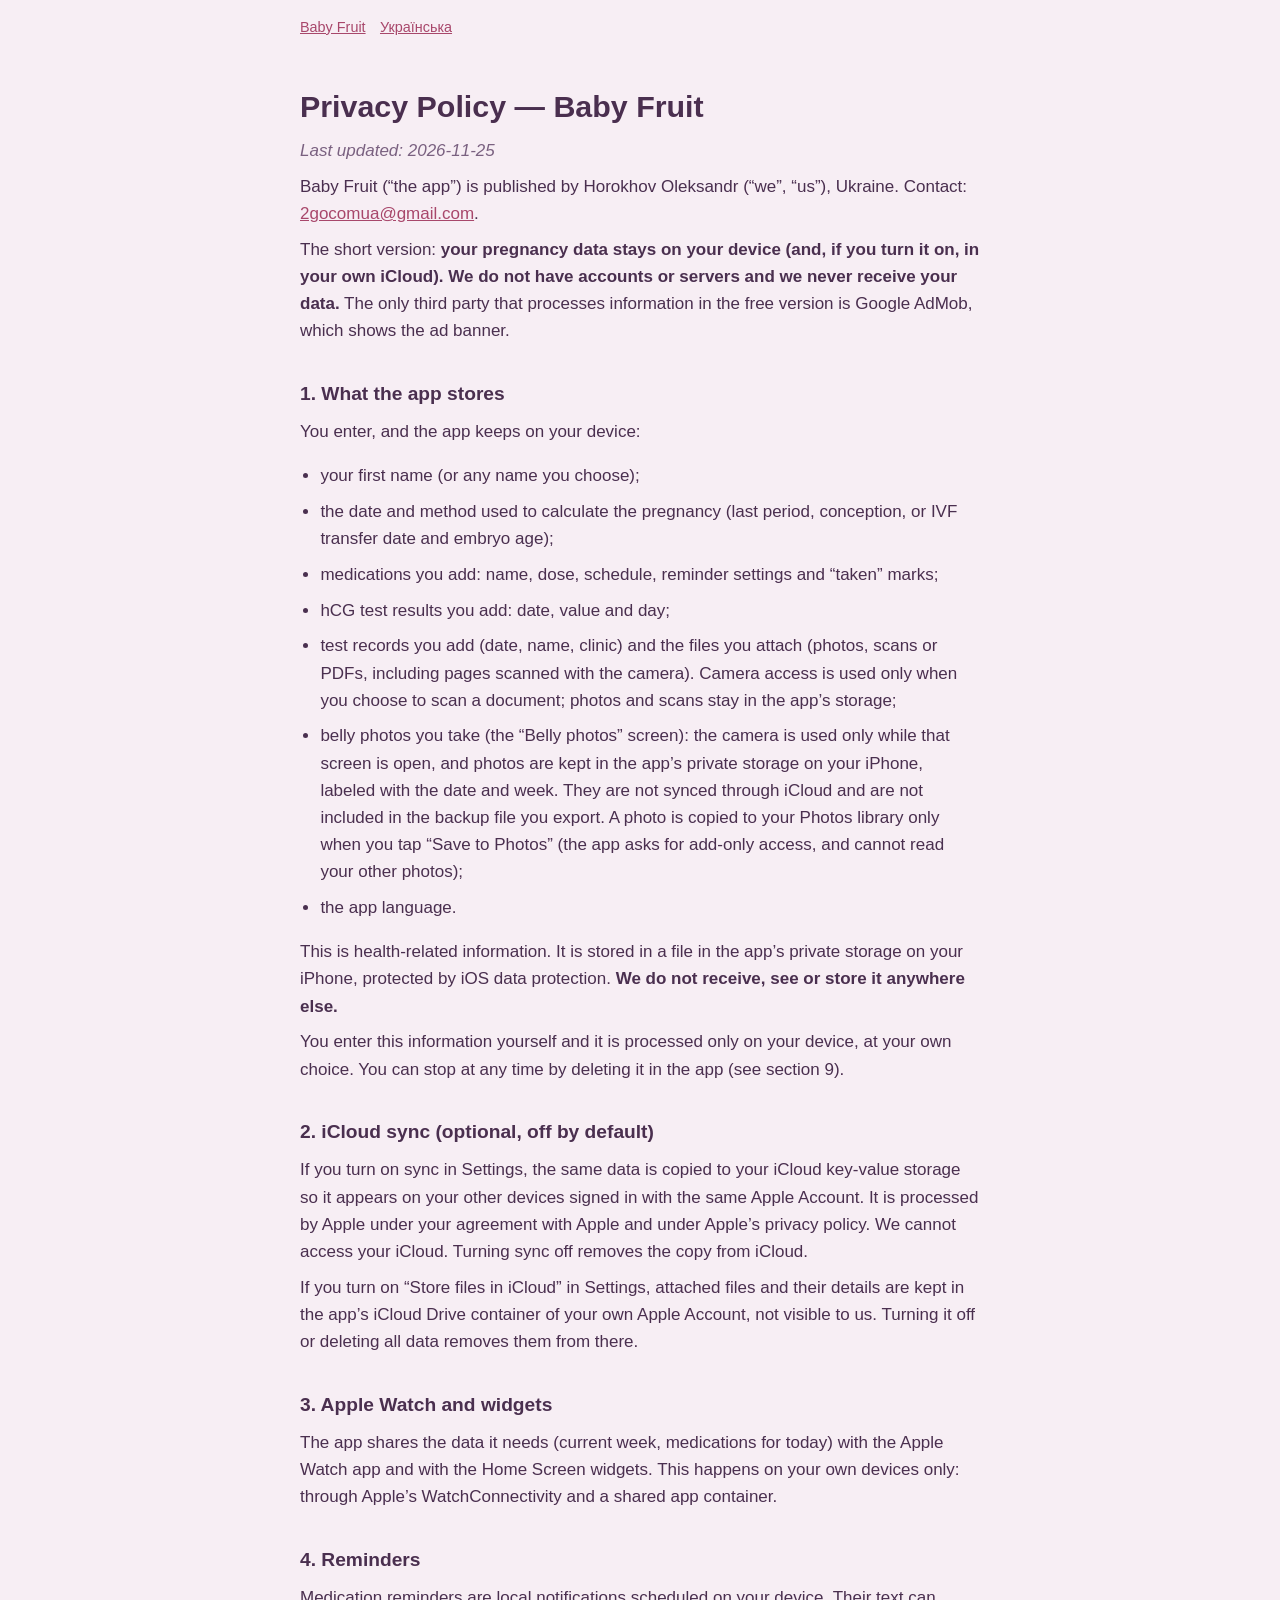
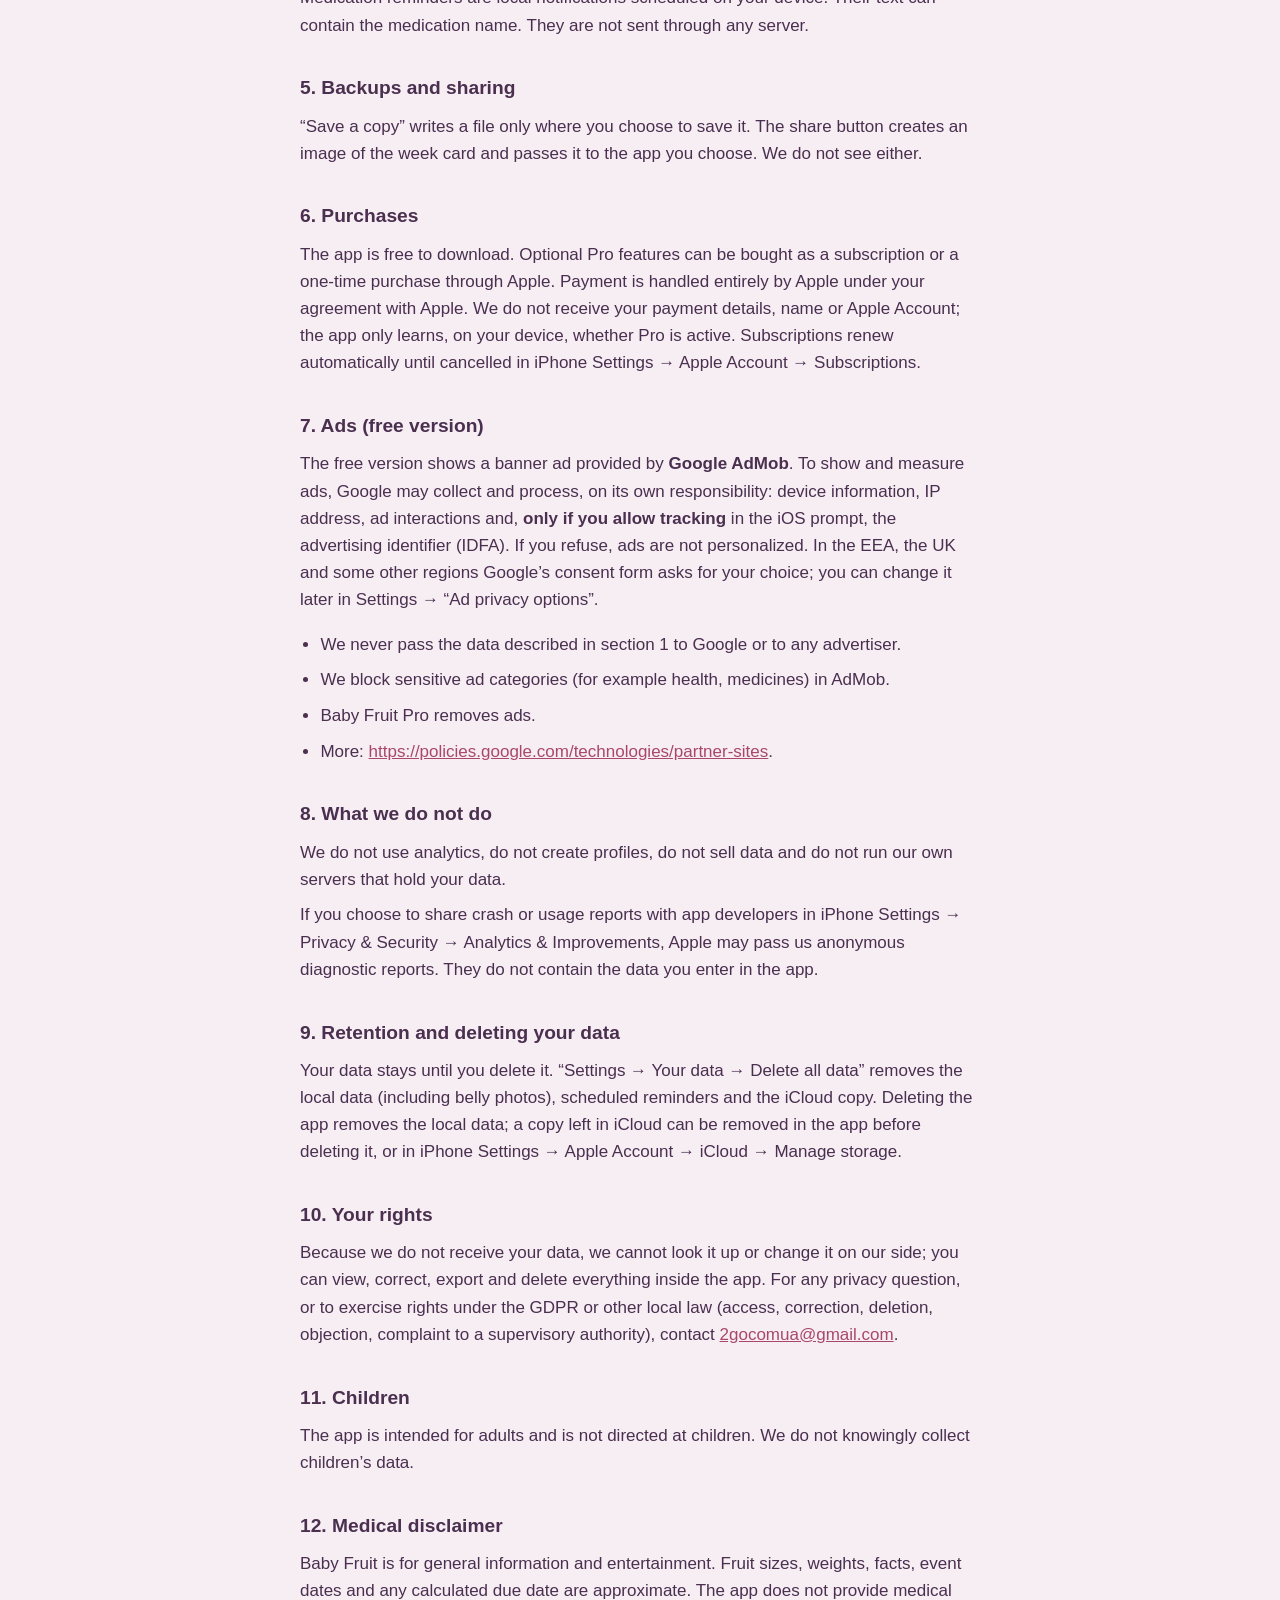
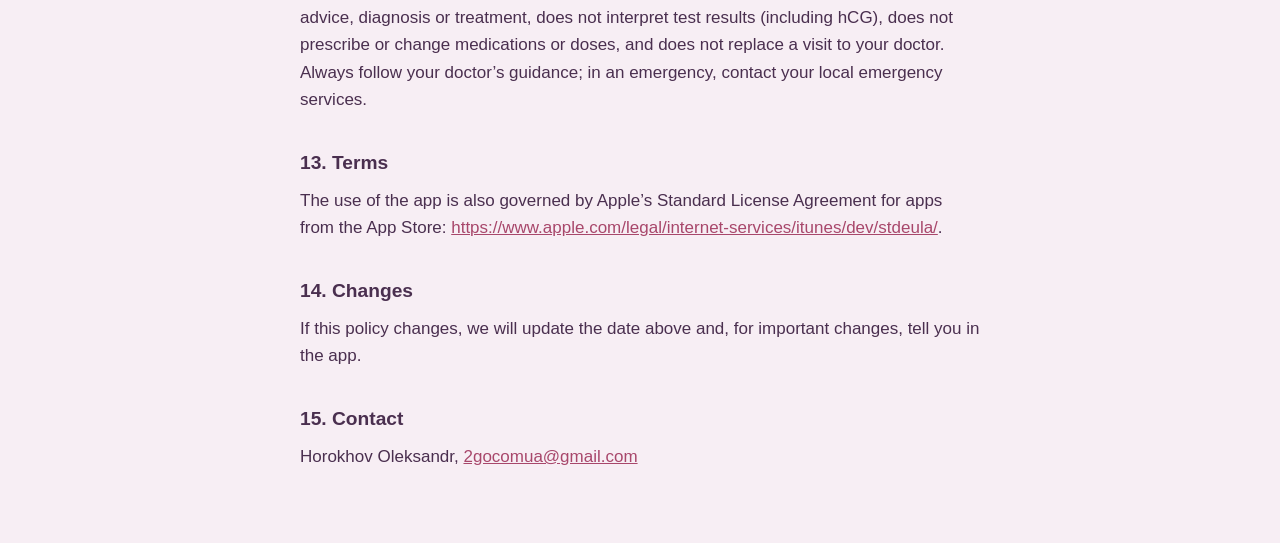
==== commit 4185303e: "legal: privacy policy: belly photos (1.2)" ====
--- a/legal/privacy/en/index.html
+++ b/legal/privacy/en/index.html
@@ -15,7 +15,7 @@
 <p>The short version: <strong>your pregnancy data stays on your device (and, if you turn it on, in your own iCloud). We do not have accounts or servers and we never receive your data.</strong> The only third party that processes information in the free version is Google AdMob, which shows the ad banner.</p>
 <h2>1. What the app stores</h2>
 <p>You enter, and the app keeps on your device:</p>
-<ul><li>your first name (or any name you choose);</li><li>the date and method used to calculate the pregnancy (last period, conception, or IVF transfer date and embryo age);</li><li>medications you add: name, dose, schedule, reminder settings and “taken” marks;</li><li>hCG test results you add: date, value and day;</li><li>test records you add (date, name, clinic) and the files you attach (photos, scans or PDFs, including pages scanned with the camera). Camera access is used only when you choose to scan a document; photos and scans stay in the app’s storage;</li><li>the app language.</li></ul>
+<ul><li>your first name (or any name you choose);</li><li>the date and method used to calculate the pregnancy (last period, conception, or IVF transfer date and embryo age);</li><li>medications you add: name, dose, schedule, reminder settings and “taken” marks;</li><li>hCG test results you add: date, value and day;</li><li>test records you add (date, name, clinic) and the files you attach (photos, scans or PDFs, including pages scanned with the camera). Camera access is used only when you choose to scan a document; photos and scans stay in the app’s storage;</li><li>belly photos you take (the “Belly photos” screen): the camera is used only while that screen is open, and photos are kept in the app’s private storage on your iPhone, labeled with the date and week. They are not synced through iCloud and are not included in the backup file you export. A photo is copied to your Photos library only when you tap “Save to Photos” (the app asks for add-only access, and cannot read your other photos);</li><li>the app language.</li></ul>
 <p>This is health-related information. It is stored in a file in the app’s private storage on your iPhone, protected by iOS data protection. <strong>We do not receive, see or store it anywhere else.</strong></p>
 <p>You enter this information yourself and it is processed only on your device, at your own choice. You can stop at any time by deleting it in the app (see section 9).</p>
 <h2>2. iCloud sync (optional, off by default)</h2>
@@ -36,7 +36,7 @@
 <p>We do not use analytics, do not create profiles, do not sell data and do not run our own servers that hold your data.</p>
 <p>If you choose to share crash or usage reports with app developers in iPhone Settings → Privacy &amp; Security → Analytics &amp; Improvements, Apple may pass us anonymous diagnostic reports. They do not contain the data you enter in the app.</p>
 <h2>9. Retention and deleting your data</h2>
-<p>Your data stays until you delete it. “Settings → Your data → Delete all data” removes the local data, scheduled reminders and the iCloud copy. Deleting the app removes the local data; a copy left in iCloud can be removed in the app before deleting it, or in iPhone Settings → Apple Account → iCloud → Manage storage.</p>
+<p>Your data stays until you delete it. “Settings → Your data → Delete all data” removes the local data (including belly photos), scheduled reminders and the iCloud copy. Deleting the app removes the local data; a copy left in iCloud can be removed in the app before deleting it, or in iPhone Settings → Apple Account → iCloud → Manage storage.</p>
 <h2>10. Your rights</h2>
 <p>Because we do not receive your data, we cannot look it up or change it on our side; you can view, correct, export and delete everything inside the app. For any privacy question, or to exercise rights under the GDPR or other local law (access, correction, deletion, objection, complaint to a supervisory authority), contact <a href="mailto:2gocomua@gmail.com">2gocomua@gmail.com</a>.</p>
 <h2>11. Children</h2>
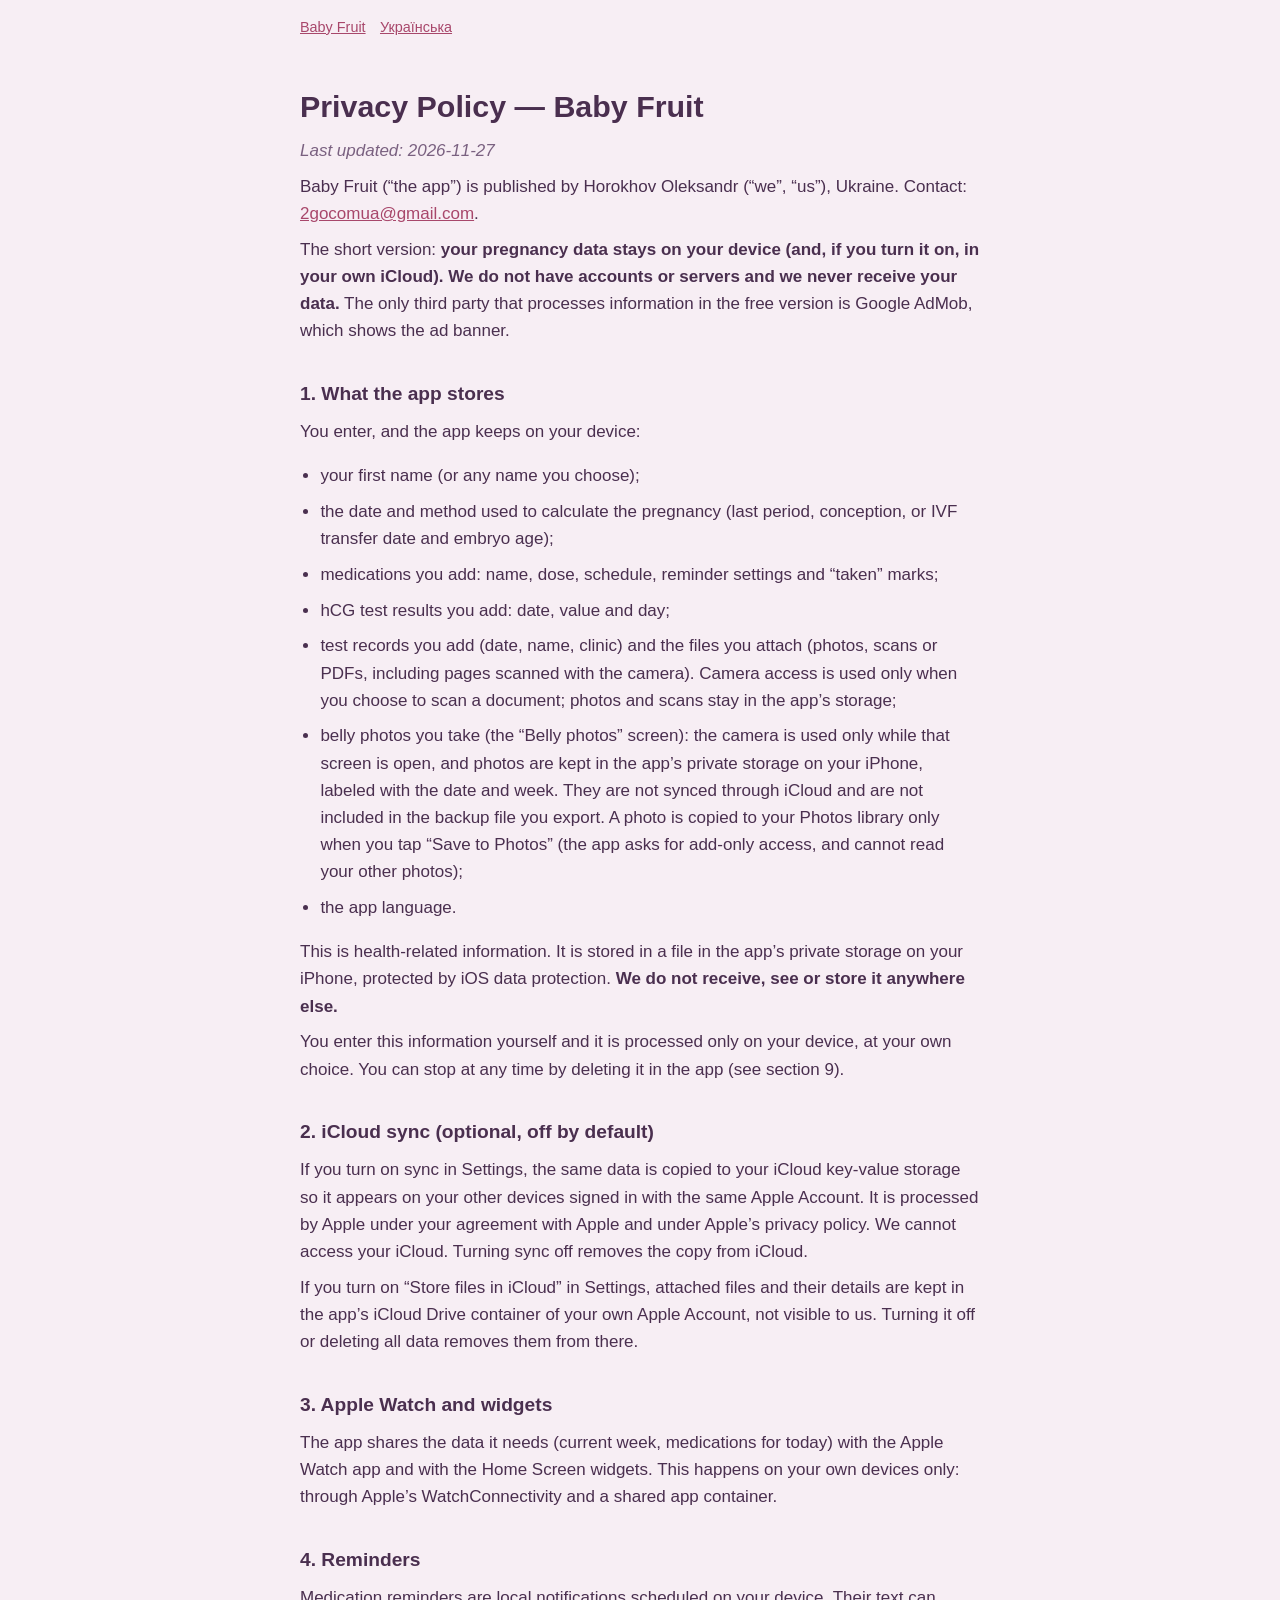
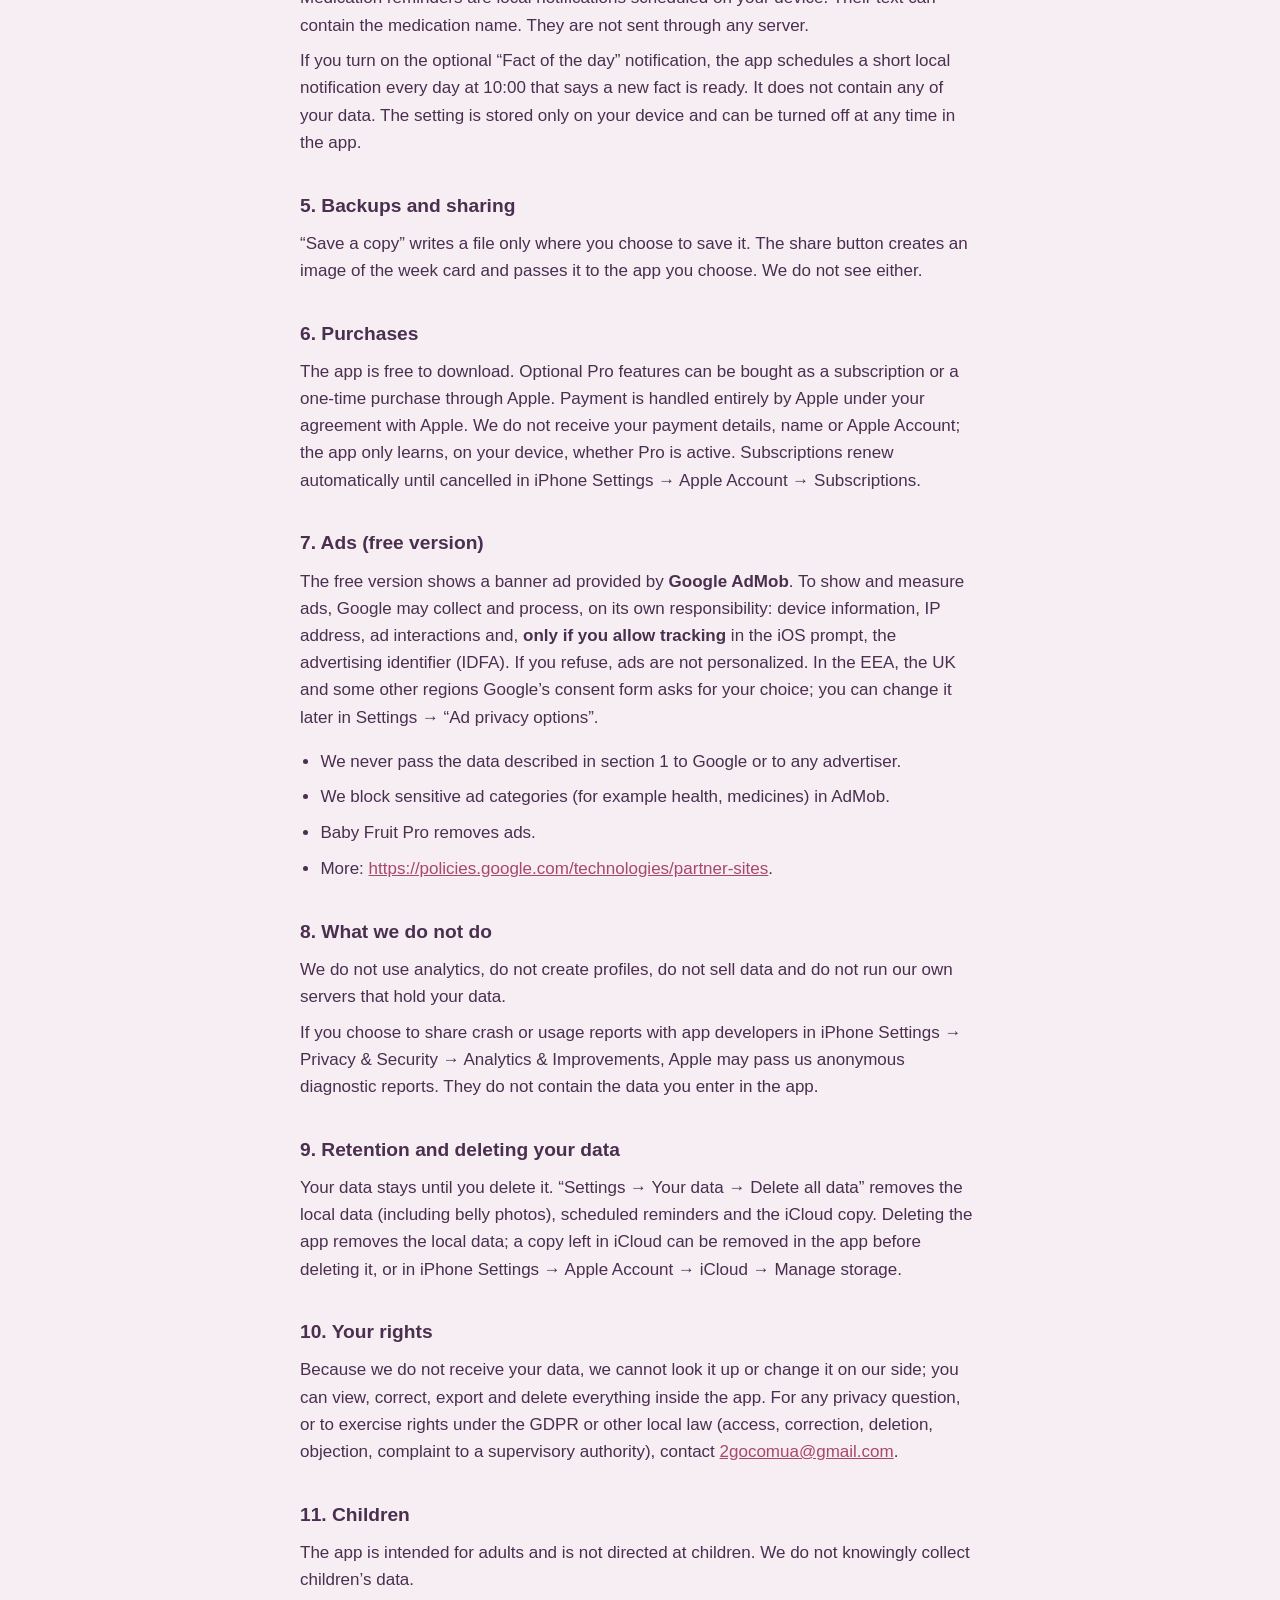
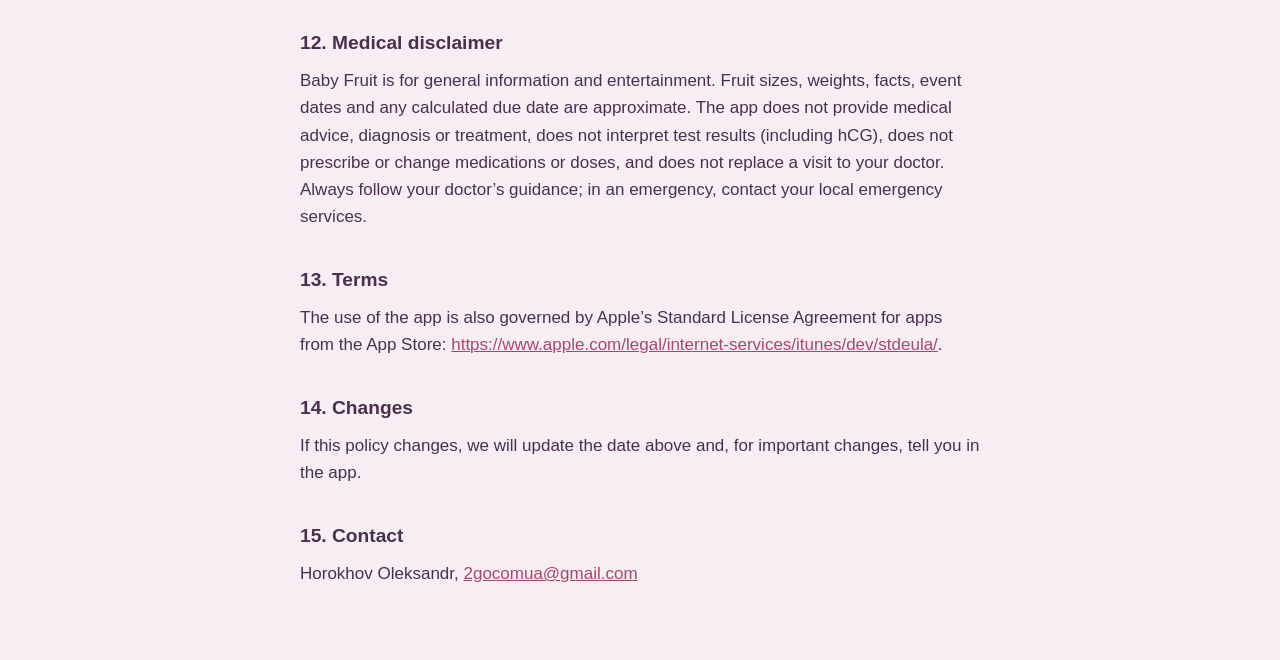
==== commit d5a9f039: "legal: privacy policy 2026-11-27, optional fact of the day notification Co-Authored-By: Claude Sonne" ====
--- a/legal/privacy/en/index.html
+++ b/legal/privacy/en/index.html
@@ -10,7 +10,7 @@
 <nav><a href="../../">Baby Fruit</a><a href="../../privacy/uk/">Українська</a></nav>
 <main>
 <h1>Privacy Policy — Baby Fruit</h1>
-<p><em>Last updated: 2026-11-25</em></p>
+<p><em>Last updated: 2026-11-27</em></p>
 <p>Baby Fruit (“the app”) is published by Horokhov Oleksandr (“we”, “us”), Ukraine. Contact: <a href="mailto:2gocomua@gmail.com">2gocomua@gmail.com</a>.</p>
 <p>The short version: <strong>your pregnancy data stays on your device (and, if you turn it on, in your own iCloud). We do not have accounts or servers and we never receive your data.</strong> The only third party that processes information in the free version is Google AdMob, which shows the ad banner.</p>
 <h2>1. What the app stores</h2>
@@ -25,6 +25,7 @@
 <p>The app shares the data it needs (current week, medications for today) with the Apple Watch app and with the Home Screen widgets. This happens on your own devices only: through Apple’s WatchConnectivity and a shared app container.</p>
 <h2>4. Reminders</h2>
 <p>Medication reminders are local notifications scheduled on your device. Their text can contain the medication name. They are not sent through any server.</p>
+<p>If you turn on the optional “Fact of the day” notification, the app schedules a short local notification every day at 10:00 that says a new fact is ready. It does not contain any of your data. The setting is stored only on your device and can be turned off at any time in the app.</p>
 <h2>5. Backups and sharing</h2>
 <p>“Save a copy” writes a file only where you choose to save it. The share button creates an image of the week card and passes it to the app you choose. We do not see either.</p>
 <h2>6. Purchases</h2>
